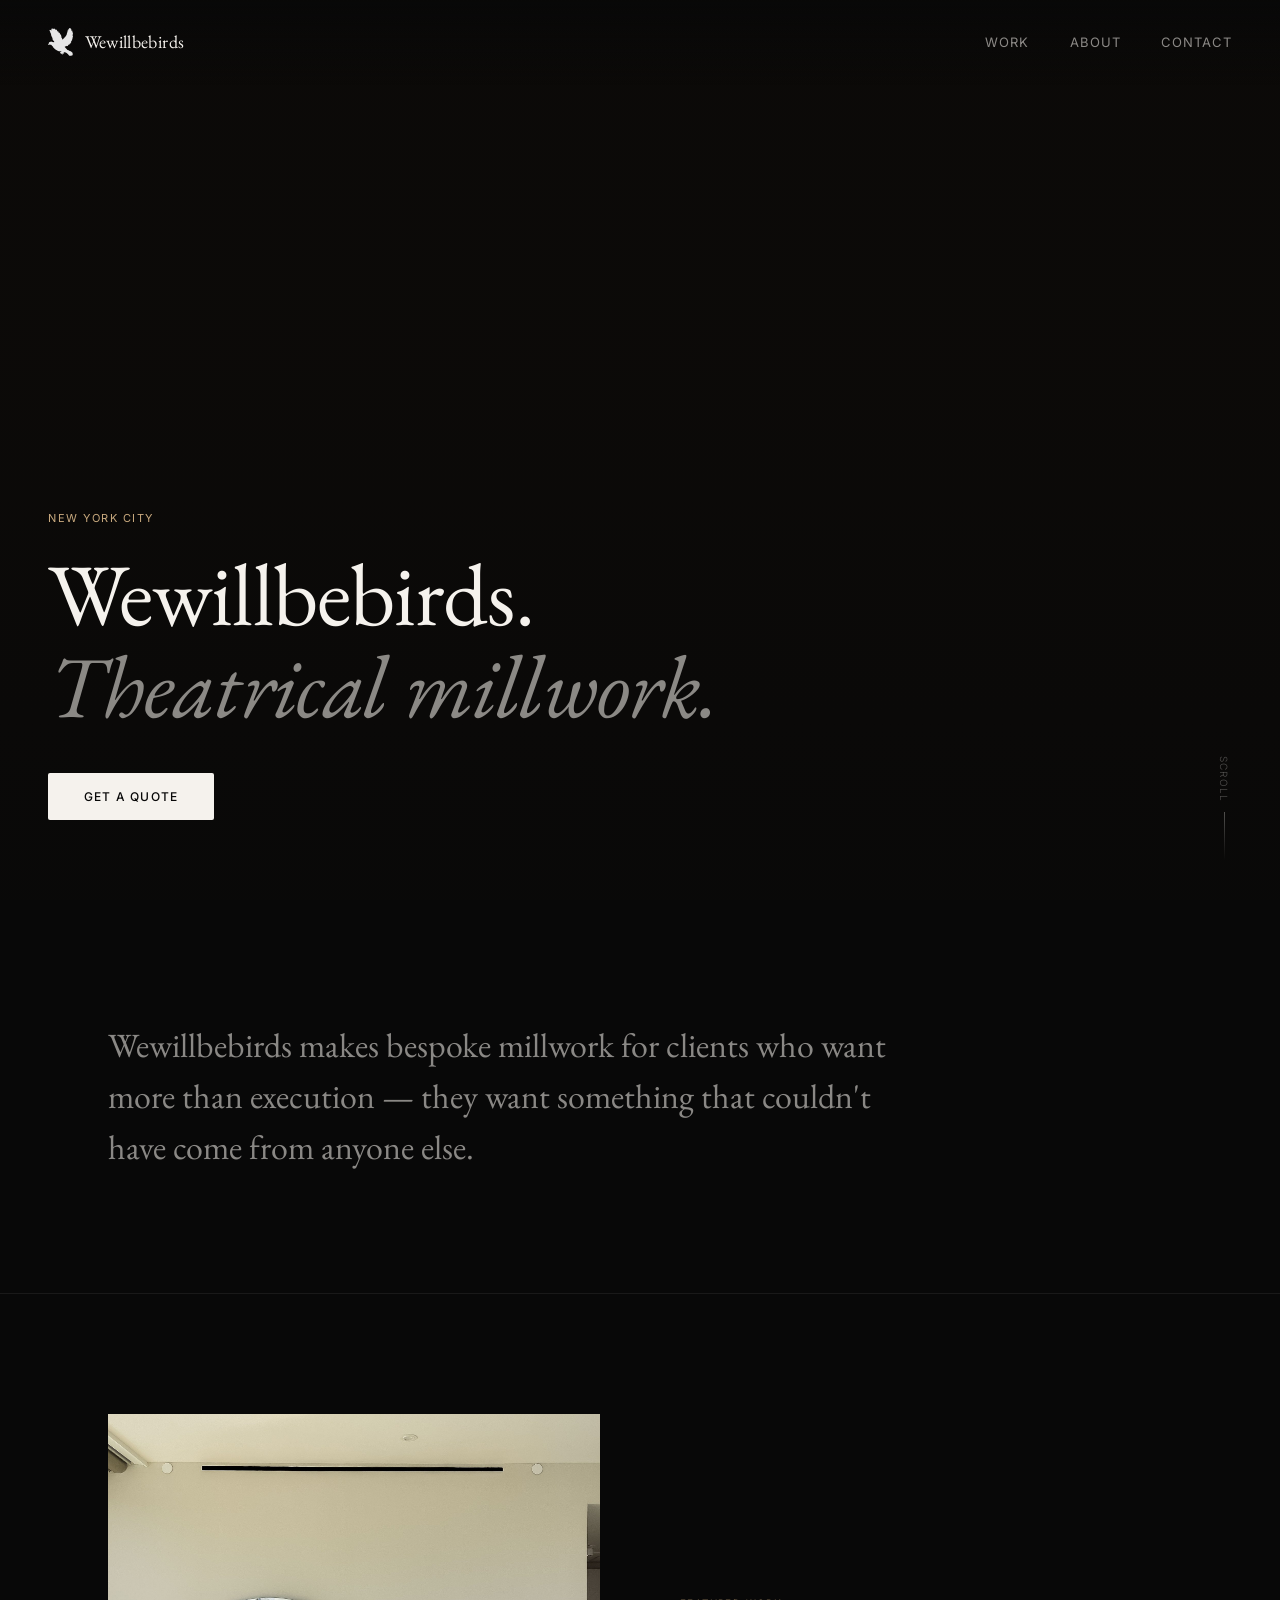
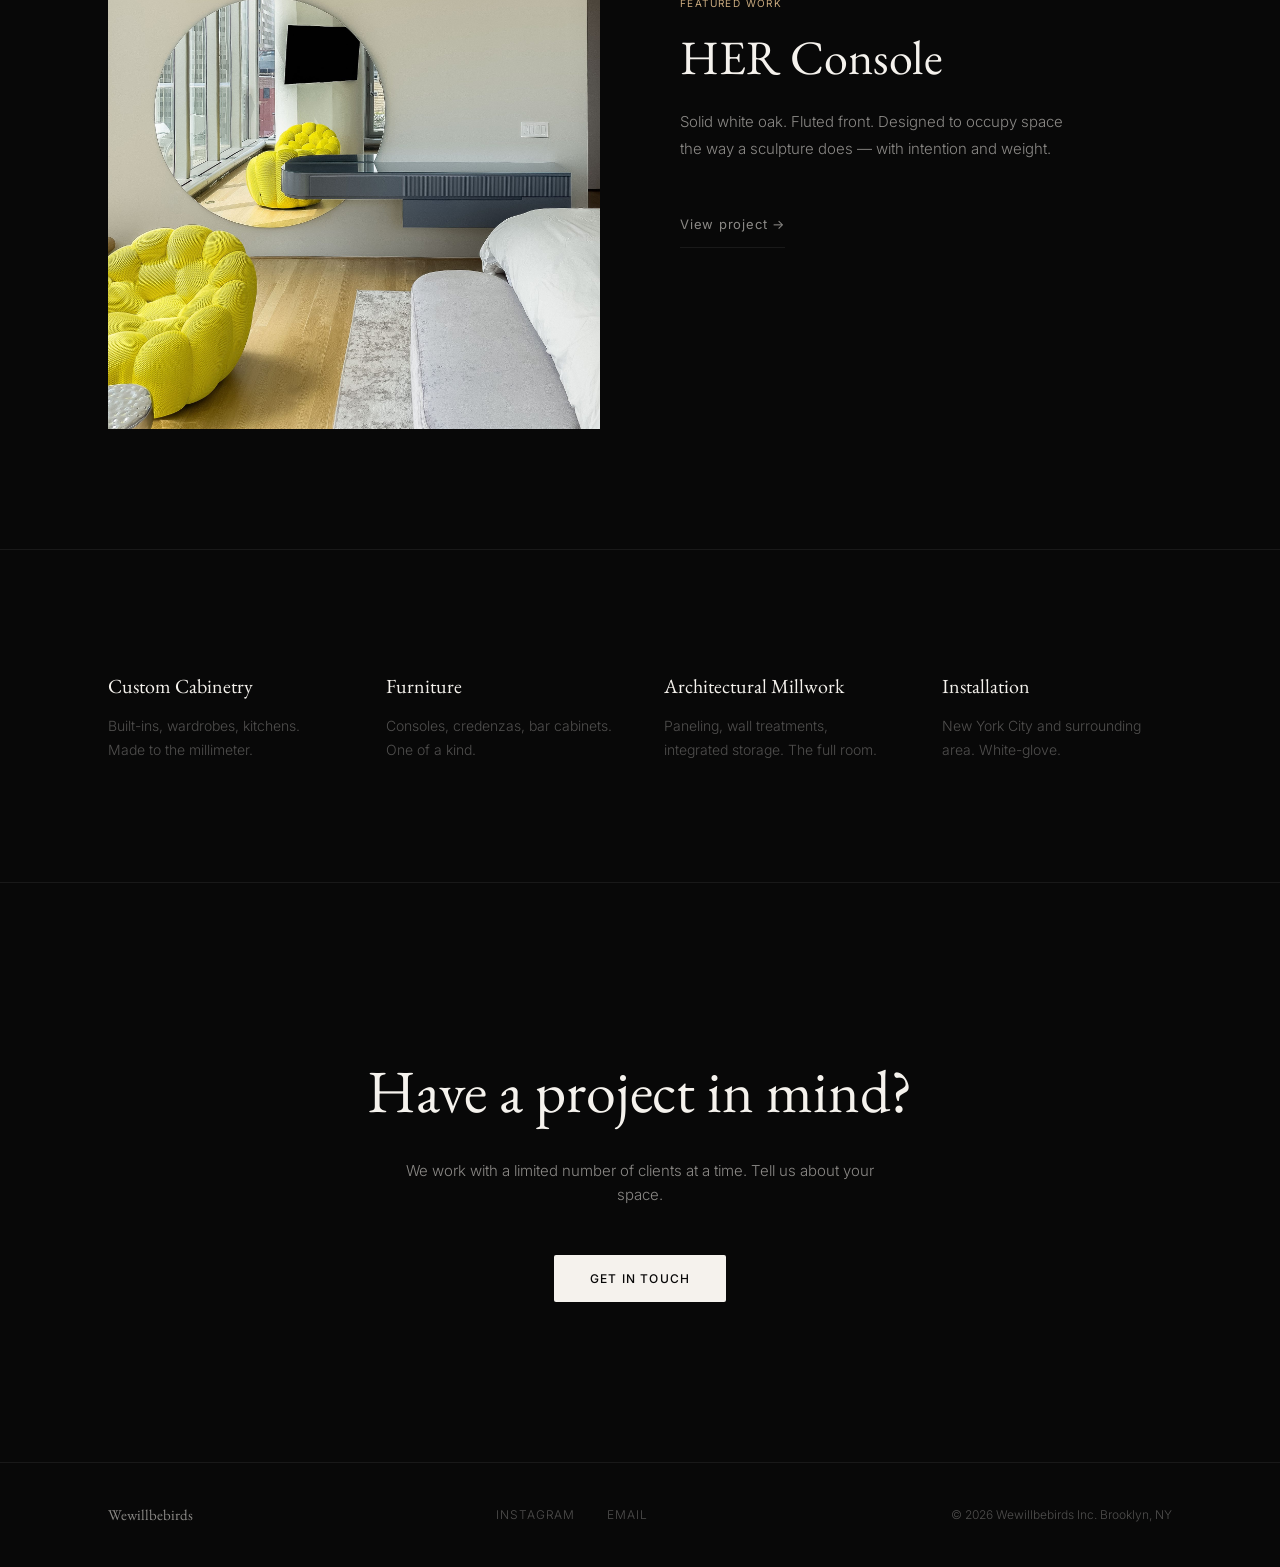
==== index.html @ 2cb685af "Rename 'Start a project' to 'Get a quote'" ====
<!DOCTYPE html>
<html lang="en">
<head>
  <meta charset="UTF-8" />
  <meta name="viewport" content="width=device-width, initial-scale=1.0" />
  <title>Wewillbebirds — Theatrical Millwork, New York City</title>
  <meta name="description" content="Theatrical millwork for New York City. Bespoke pieces built around a vision, not just a spec." />
  <link rel="preconnect" href="https://fonts.googleapis.com" />
  <link rel="preconnect" href="https://fonts.gstatic.com" crossorigin />
  <link href="https://fonts.googleapis.com/css2?family=EB+Garamond:ital,wght@0,400;0,500;1,400&family=Inter:wght@300;400;500&display=swap" rel="stylesheet" />
  <link rel="stylesheet" href="style.css" />
</head>
<body>

  <!-- NAV -->
  <nav class="nav">
    <a href="index.html" class="nav-logo"><img src="assets/logo.png" alt="Wewillbebirds" />Wewillbebirds</a>
    <div class="nav-links">
      <a href="work.html">Work</a>
      <a href="about.html">About</a>
      <a href="contact.html">Contact</a>
    </div>
  </nav>

  <!-- HERO -->
  <section class="hero">
    <div class="hero-bg">
      <video autoplay muted loop playsinline class="hero-video">
        <source src="assets/her-console-reel.mp4" type="video/mp4" />
      </video>
      <div class="hero-overlay"></div>
    </div>
    <div class="hero-content">
      <p class="hero-label">New York City</p>
      <h1 class="hero-headline">Wewillbebirds.<br /><em>Theatrical millwork.</em></h1>
      <a href="contact.html" class="btn-primary">Get a quote</a>
    </div>
    <div class="hero-scroll">
      <span>Scroll</span>
      <div class="scroll-line"></div>
    </div>
  </section>

  <!-- STATEMENT -->
  <section class="statement">
    <div class="container">
      <p class="statement-text">
        Wewillbebirds makes bespoke millwork for clients who want more than execution — 
        they want something that couldn't have come from anyone else.
      </p>
    </div>
  </section>

  <!-- FEATURED PROJECT -->
  <section class="featured">
    <div class="featured-inner">
      <div class="featured-image-wrap">
        <a href="project-her.html" class="featured-image">
          <img src="assets/her/install/her-06.jpg" alt="HER Console" style="width:100%;height:100%;object-fit:cover;display:block;" />
        </a>
      </div>
      <div class="featured-info">
        <p class="featured-label">Featured Work</p>
        <h2 class="featured-title">HER Console</h2>
        <p class="featured-desc">
          Solid white oak. Fluted front. Designed to occupy space the way a sculpture does — 
          with intention and weight.
        </p>
        <a href="project-her.html" class="btn-ghost">View project →</a>
      </div>
    </div>
  </section>

  <!-- WHAT WE DO -->
  <section class="services">
    <div class="container">
      <div class="services-grid">
        <div class="service-item">
          <h3>Custom Cabinetry</h3>
          <p>Built-ins, wardrobes, kitchens. Made to the millimeter.</p>
        </div>
        <div class="service-item">
          <h3>Furniture</h3>
          <p>Consoles, credenzas, bar cabinets. One of a kind.</p>
        </div>
        <div class="service-item">
          <h3>Architectural Millwork</h3>
          <p>Paneling, wall treatments, integrated storage. The full room.</p>
        </div>
        <div class="service-item">
          <h3>Installation</h3>
          <p>New York City and surrounding area. White-glove.</p>
        </div>
      </div>
    </div>
  </section>

  <!-- CTA -->
  <section class="cta">
    <div class="container">
      <h2 class="cta-headline">Have a project in mind?</h2>
      <p class="cta-sub">We work with a limited number of clients at a time. Tell us about your space.</p>
      <a href="contact.html" class="btn-primary">Get in touch</a>
    </div>
  </section>

  <!-- FOOTER -->
  <footer class="footer">
    <div class="container footer-inner">
      <span class="footer-logo">Wewillbebirds</span>
      <div class="footer-links">
        <a href="https://instagram.com/wewillbebirds" target="_blank">Instagram</a>
        <a href="mailto:nikolay@wewillbebirds.com">Email</a>
      </div>
      <span class="footer-copy">© 2026 Wewillbebirds Inc. Brooklyn, NY</span>
    </div>
  </footer>

  <script src="https://identity.netlify.com/v1/netlify-identity-widget.js"></script>
  <script>
    if (window.netlifyIdentity) {
      window.netlifyIdentity.on("init", user => {
        if (!user) {
          window.netlifyIdentity.on("login", () => {
            document.location.href = "/admin/";
          });
        }
      });
    }
  </script>
</body>
</html>
---- style.css ----
/* ==============================
   WEWILLBEBIRDS — BRAND STYLESHEET
   ============================== */

:root {
  --black: #080808;
  --surface: #0f0f0f;
  --card: #141414;
  --border: rgba(255,255,255,0.07);
  --white: #f5f2ed;
  --white-dim: rgba(245,242,237,0.55);
  --white-muted: rgba(245,242,237,0.3);
  --accent: #c8a97e;   /* warm gold — oak undertone */
  --font-serif: 'EB Garamond', Georgia, serif;
  --font-sans: 'Inter', -apple-system, sans-serif;
}

*, *::before, *::after { box-sizing: border-box; margin: 0; padding: 0; }

html { scroll-behavior: smooth; }

body {
  background: var(--black);
  color: var(--white);
  font-family: var(--font-sans);
  font-weight: 300;
  line-height: 1.6;
  -webkit-font-smoothing: antialiased;
}

a { color: inherit; text-decoration: none; }

img, video { display: block; max-width: 100%; }

.container {
  max-width: 1160px;
  margin: 0 auto;
  padding: 0 48px;
}

/* ── NAVIGATION ── */
.nav {
  position: fixed;
  top: 0; left: 0; right: 0;
  z-index: 100;
  display: flex;
  align-items: center;
  justify-content: space-between;
  padding: 28px 48px;
  background: linear-gradient(to bottom, rgba(8,8,8,0.9) 0%, transparent 100%);
}

.nav-logo {
  display: flex;
  align-items: center;
  gap: 12px;
  font-family: var(--font-serif);
  font-size: 18px;
  letter-spacing: 0.02em;
  color: var(--white);
}

.nav-logo img {
  height: 28px;
  width: auto;
  filter: brightness(0) invert(1);
  opacity: 0.9;
}

.nav-links {
  display: flex;
  gap: 40px;
}

.nav-links a {
  font-size: 13px;
  font-weight: 400;
  letter-spacing: 0.08em;
  text-transform: uppercase;
  color: var(--white-dim);
  transition: color 0.2s;
}

.nav-links a:hover { color: var(--white); }

/* ── HERO ── */
.hero {
  position: relative;
  height: 100vh;
  min-height: 600px;
  display: flex;
  align-items: flex-end;
  overflow: hidden;
}

.hero-bg {
  position: absolute;
  inset: 0;
  background: #0c0a08;
}

.hero-video {
  width: 100%;
  height: 100%;
  object-fit: cover;
  opacity: 0.6;
}

.hero-overlay {
  position: absolute;
  inset: 0;
  background: linear-gradient(
    to bottom,
    rgba(8,8,8,0.2) 0%,
    rgba(8,8,8,0.1) 40%,
    rgba(8,8,8,0.7) 100%
  );
}

.hero-content {
  position: relative;
  z-index: 2;
  padding: 0 48px 80px;
  max-width: 800px;
}

.hero-label {
  font-size: 11px;
  font-weight: 400;
  letter-spacing: 0.14em;
  text-transform: uppercase;
  color: var(--accent);
  margin-bottom: 20px;
}

.hero-headline {
  font-family: var(--font-serif);
  font-size: clamp(48px, 7vw, 88px);
  font-weight: 400;
  line-height: 1.05;
  letter-spacing: -0.01em;
  color: var(--white);
  margin-bottom: 40px;
}

.hero-headline em {
  font-style: italic;
  color: var(--white-dim);
}

.hero-scroll {
  position: absolute;
  bottom: 40px;
  right: 48px;
  z-index: 2;
  display: flex;
  flex-direction: column;
  align-items: center;
  gap: 10px;
}

.hero-scroll span {
  font-size: 10px;
  letter-spacing: 0.12em;
  text-transform: uppercase;
  color: var(--white-muted);
  writing-mode: vertical-rl;
}

.scroll-line {
  width: 1px;
  height: 48px;
  background: linear-gradient(to bottom, var(--white-muted), transparent);
}

/* ── BUTTONS ── */
.btn-primary {
  display: inline-block;
  padding: 14px 36px;
  background: var(--white);
  color: var(--black);
  font-size: 12px;
  font-weight: 500;
  letter-spacing: 0.1em;
  text-transform: uppercase;
  border-radius: 2px;
  transition: background 0.2s, color 0.2s;
}

.btn-primary:hover {
  background: var(--accent);
  color: var(--black);
}

.btn-ghost {
  display: inline-block;
  padding: 12px 0;
  font-size: 13px;
  font-weight: 400;
  letter-spacing: 0.06em;
  color: var(--white-dim);
  border-bottom: 1px solid var(--border);
  transition: color 0.2s, border-color 0.2s;
}

.btn-ghost:hover {
  color: var(--white);
  border-color: var(--white-muted);
}

/* ── STATEMENT ── */
.statement {
  padding: 120px 0;
  border-bottom: 1px solid var(--border);
}

.statement-text {
  font-family: var(--font-serif);
  font-size: clamp(22px, 3vw, 34px);
  font-weight: 400;
  line-height: 1.5;
  color: var(--white-dim);
  max-width: 820px;
}

/* ── FEATURED ── */
.featured {
  padding: 120px 0;
  border-bottom: 1px solid var(--border);
}

.featured-inner {
  display: grid;
  grid-template-columns: 1fr 1fr;
  gap: 80px;
  align-items: center;
  max-width: 1160px;
  margin: 0 auto;
  padding: 0 48px;
}

.featured-image-wrap {
  aspect-ratio: 4/5;
  overflow: hidden;
  background: var(--card);
}

.featured-image {
  width: 100%;
  height: 100%;
  object-fit: cover;
}

.featured-image--placeholder {
  display: flex;
  align-items: center;
  justify-content: center;
  font-family: var(--font-serif);
  font-size: 18px;
  color: var(--white-muted);
  background: var(--card);
  border: 1px solid var(--border);
  letter-spacing: 0.06em;
}

.featured-label {
  font-size: 10px;
  font-weight: 400;
  letter-spacing: 0.14em;
  text-transform: uppercase;
  color: var(--accent);
  margin-bottom: 20px;
}

.featured-title {
  font-family: var(--font-serif);
  font-size: 48px;
  font-weight: 400;
  line-height: 1.1;
  margin-bottom: 24px;
}

.featured-desc {
  font-size: 15px;
  color: var(--white-dim);
  line-height: 1.8;
  margin-bottom: 40px;
  max-width: 400px;
}

/* ── SERVICES ── */
.services {
  padding: 120px 0;
  border-bottom: 1px solid var(--border);
}

.services-grid {
  display: grid;
  grid-template-columns: repeat(4, 1fr);
  gap: 48px;
}

.service-item h3 {
  font-family: var(--font-serif);
  font-size: 20px;
  font-weight: 400;
  margin-bottom: 12px;
  color: var(--white);
}

.service-item p {
  font-size: 14px;
  color: var(--white-muted);
  line-height: 1.7;
}

/* ── CTA ── */
.cta {
  padding: 160px 0;
  text-align: center;
}

.cta-headline {
  font-family: var(--font-serif);
  font-size: clamp(36px, 5vw, 60px);
  font-weight: 400;
  margin-bottom: 20px;
}

.cta-sub {
  font-size: 15px;
  color: var(--white-dim);
  margin-bottom: 48px;
  max-width: 480px;
  margin-left: auto;
  margin-right: auto;
}

/* ── FOOTER ── */
.footer {
  border-top: 1px solid var(--border);
  padding: 40px 0;
}

.footer-inner {
  display: flex;
  align-items: center;
  justify-content: space-between;
}

.footer-logo {
  font-family: var(--font-serif);
  font-size: 15px;
  color: var(--white-dim);
}

.footer-links {
  display: flex;
  gap: 32px;
}

.footer-links a {
  font-size: 12px;
  letter-spacing: 0.08em;
  text-transform: uppercase;
  color: var(--white-muted);
  transition: color 0.2s;
}

.footer-links a:hover { color: var(--white); }

.footer-copy {
  font-size: 12px;
  color: var(--white-muted);
}

/* ── RESPONSIVE ── */
@media (max-width: 900px) {
  .container { padding: 0 24px; }
  .nav { padding: 24px; }
  .hero-content { padding: 0 24px 60px; }
  .featured-inner { grid-template-columns: 1fr; gap: 40px; padding: 0 24px; }
  .services-grid { grid-template-columns: 1fr 1fr; gap: 32px; }
  .footer-inner { flex-direction: column; gap: 20px; text-align: center; }
}

@media (max-width: 600px) {
  .nav-links { display: none; }
  .services-grid { grid-template-columns: 1fr; }
  .hero-headline { font-size: 40px; }
}
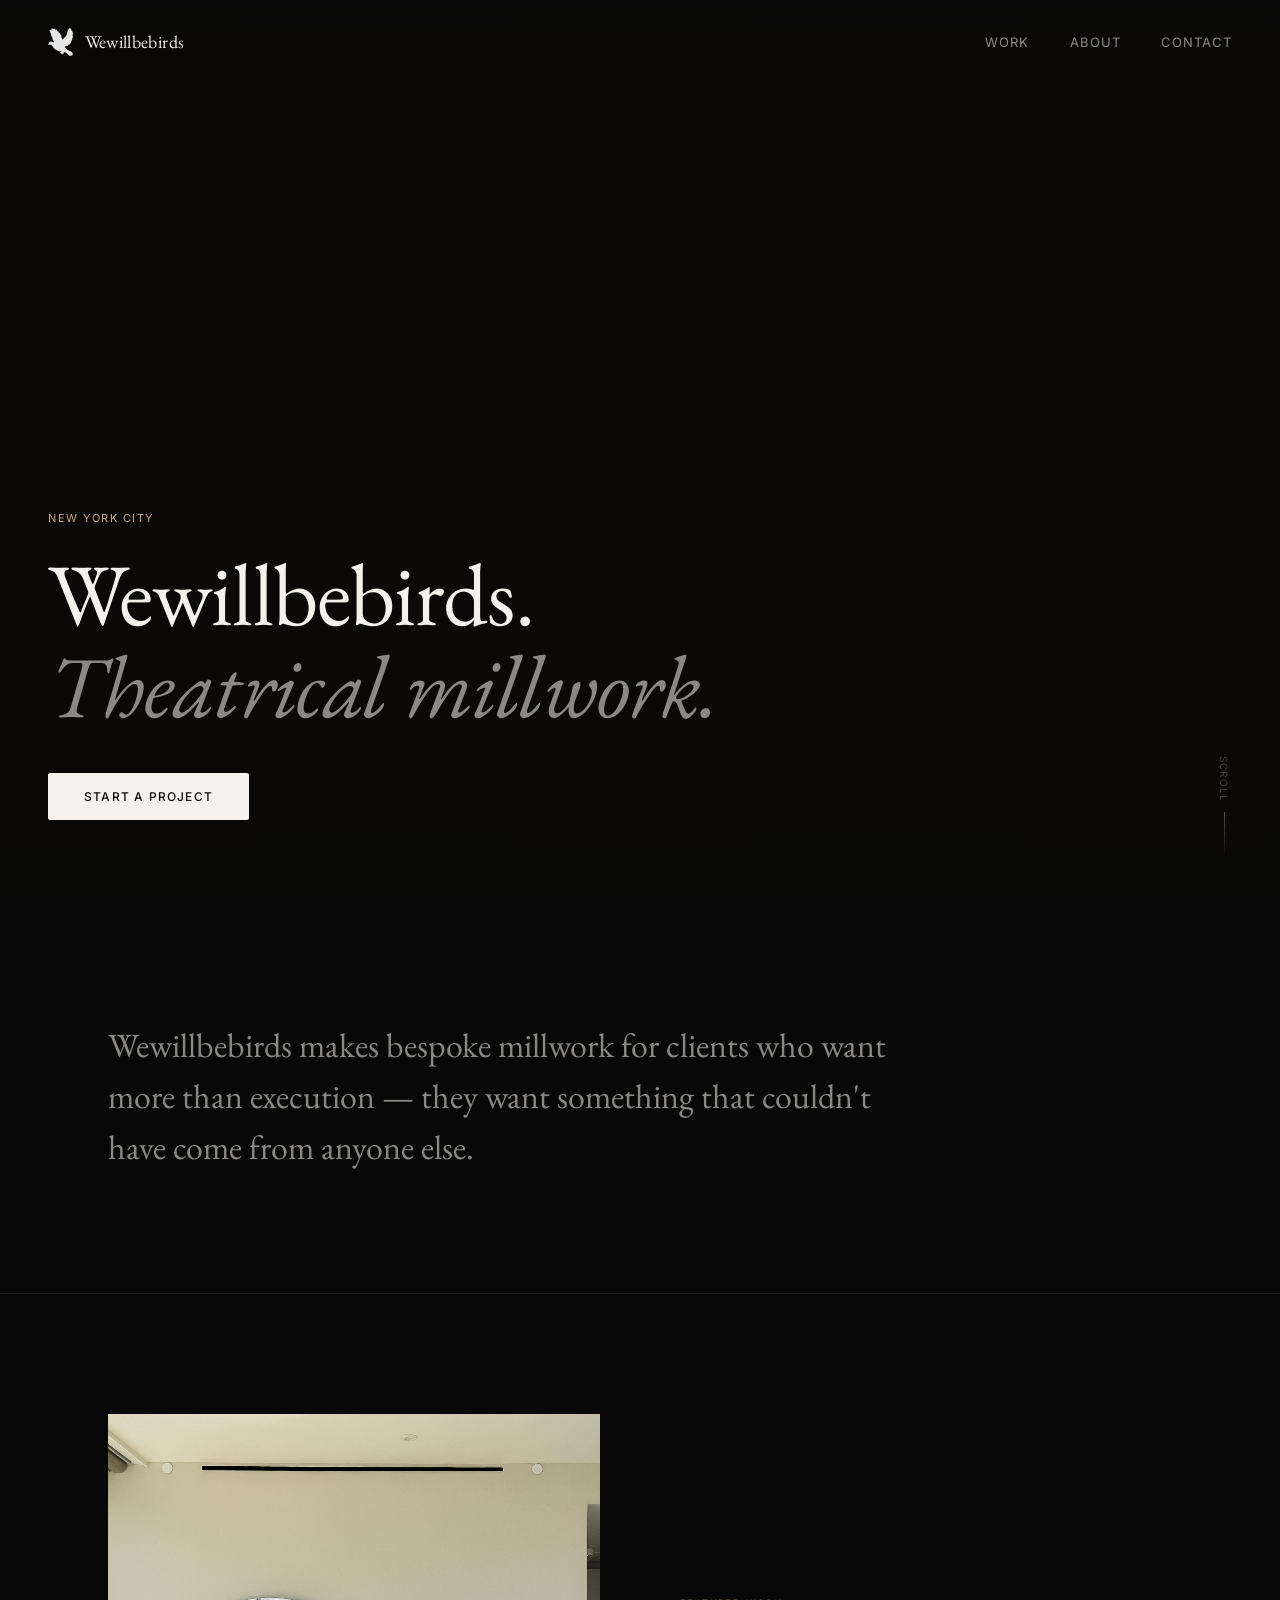
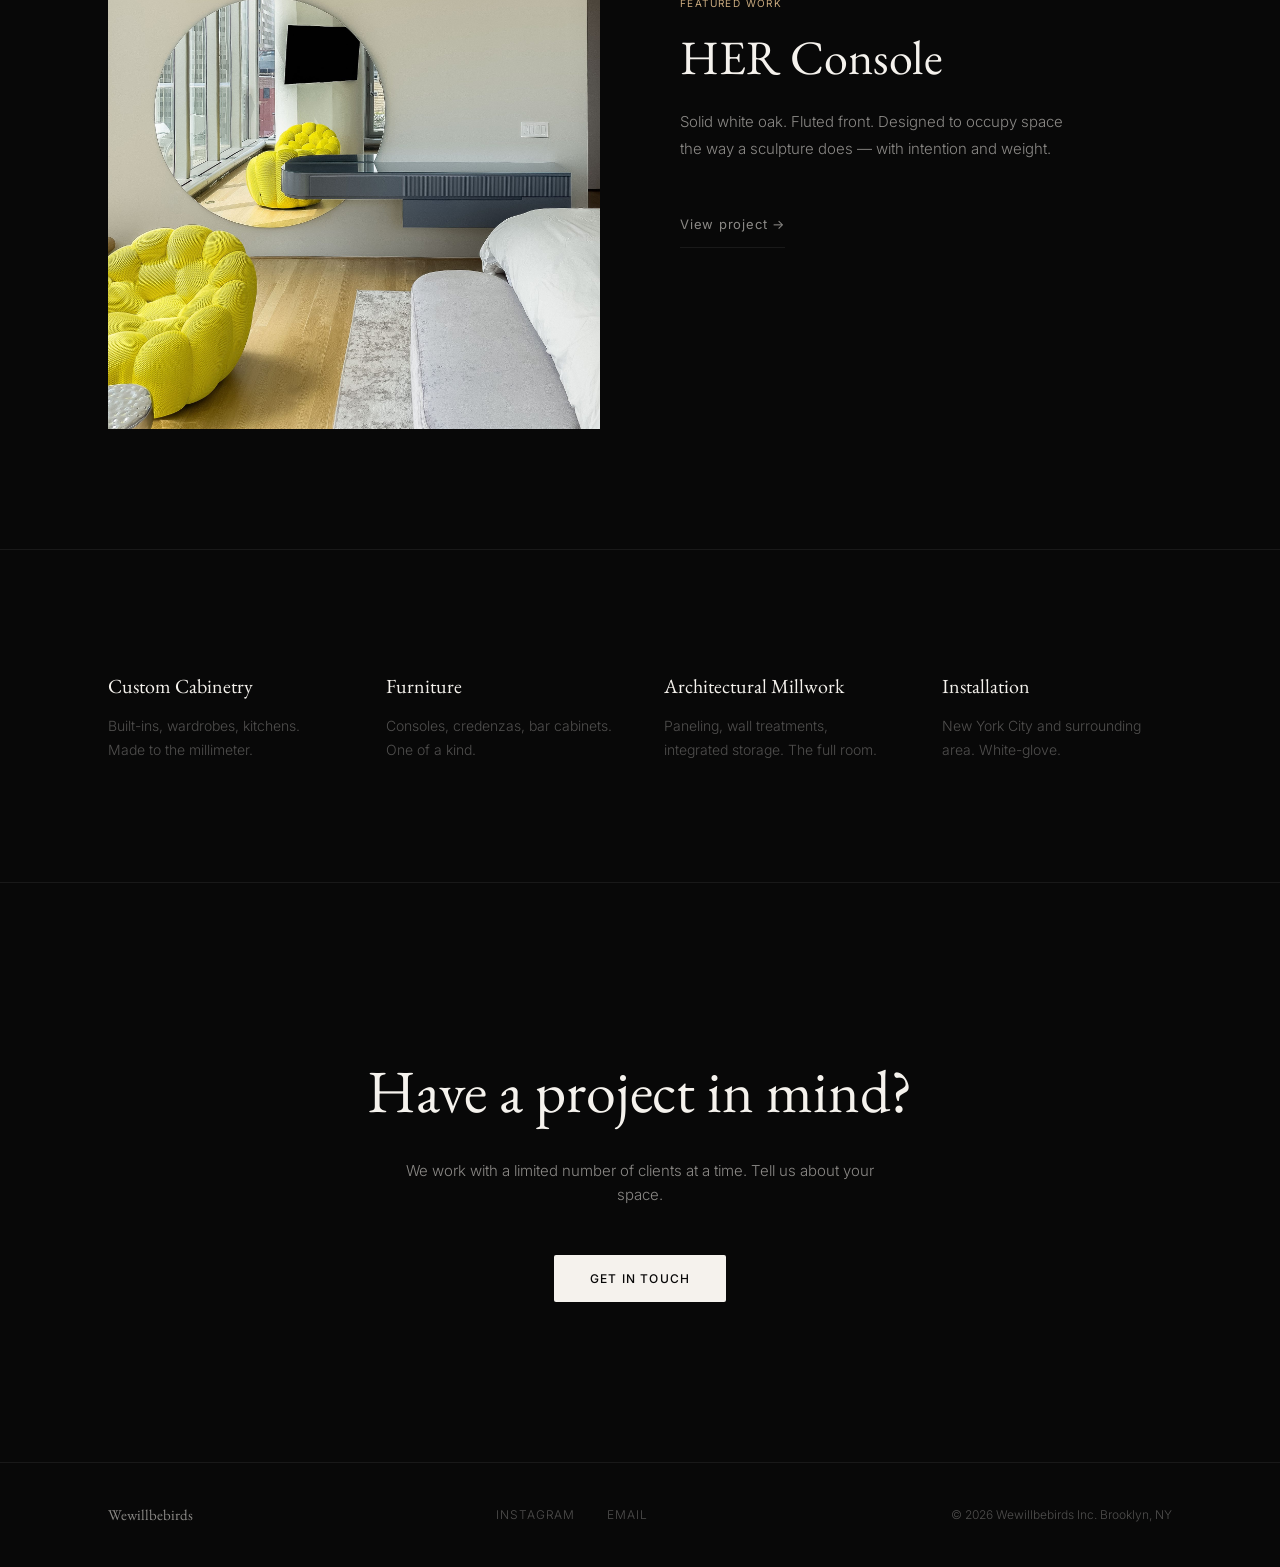
==== commit 9f0a734e: "Revert to 'Start a project'" ====
--- a/index.html
+++ b/index.html
@@ -33,7 +33,7 @@
     <div class="hero-content">
       <p class="hero-label">New York City</p>
       <h1 class="hero-headline">Wewillbebirds.<br /><em>Theatrical millwork.</em></h1>
-      <a href="contact.html" class="btn-primary">Get a quote</a>
+      <a href="contact.html" class="btn-primary">Start a project</a>
     </div>
     <div class="hero-scroll">
       <span>Scroll</span>
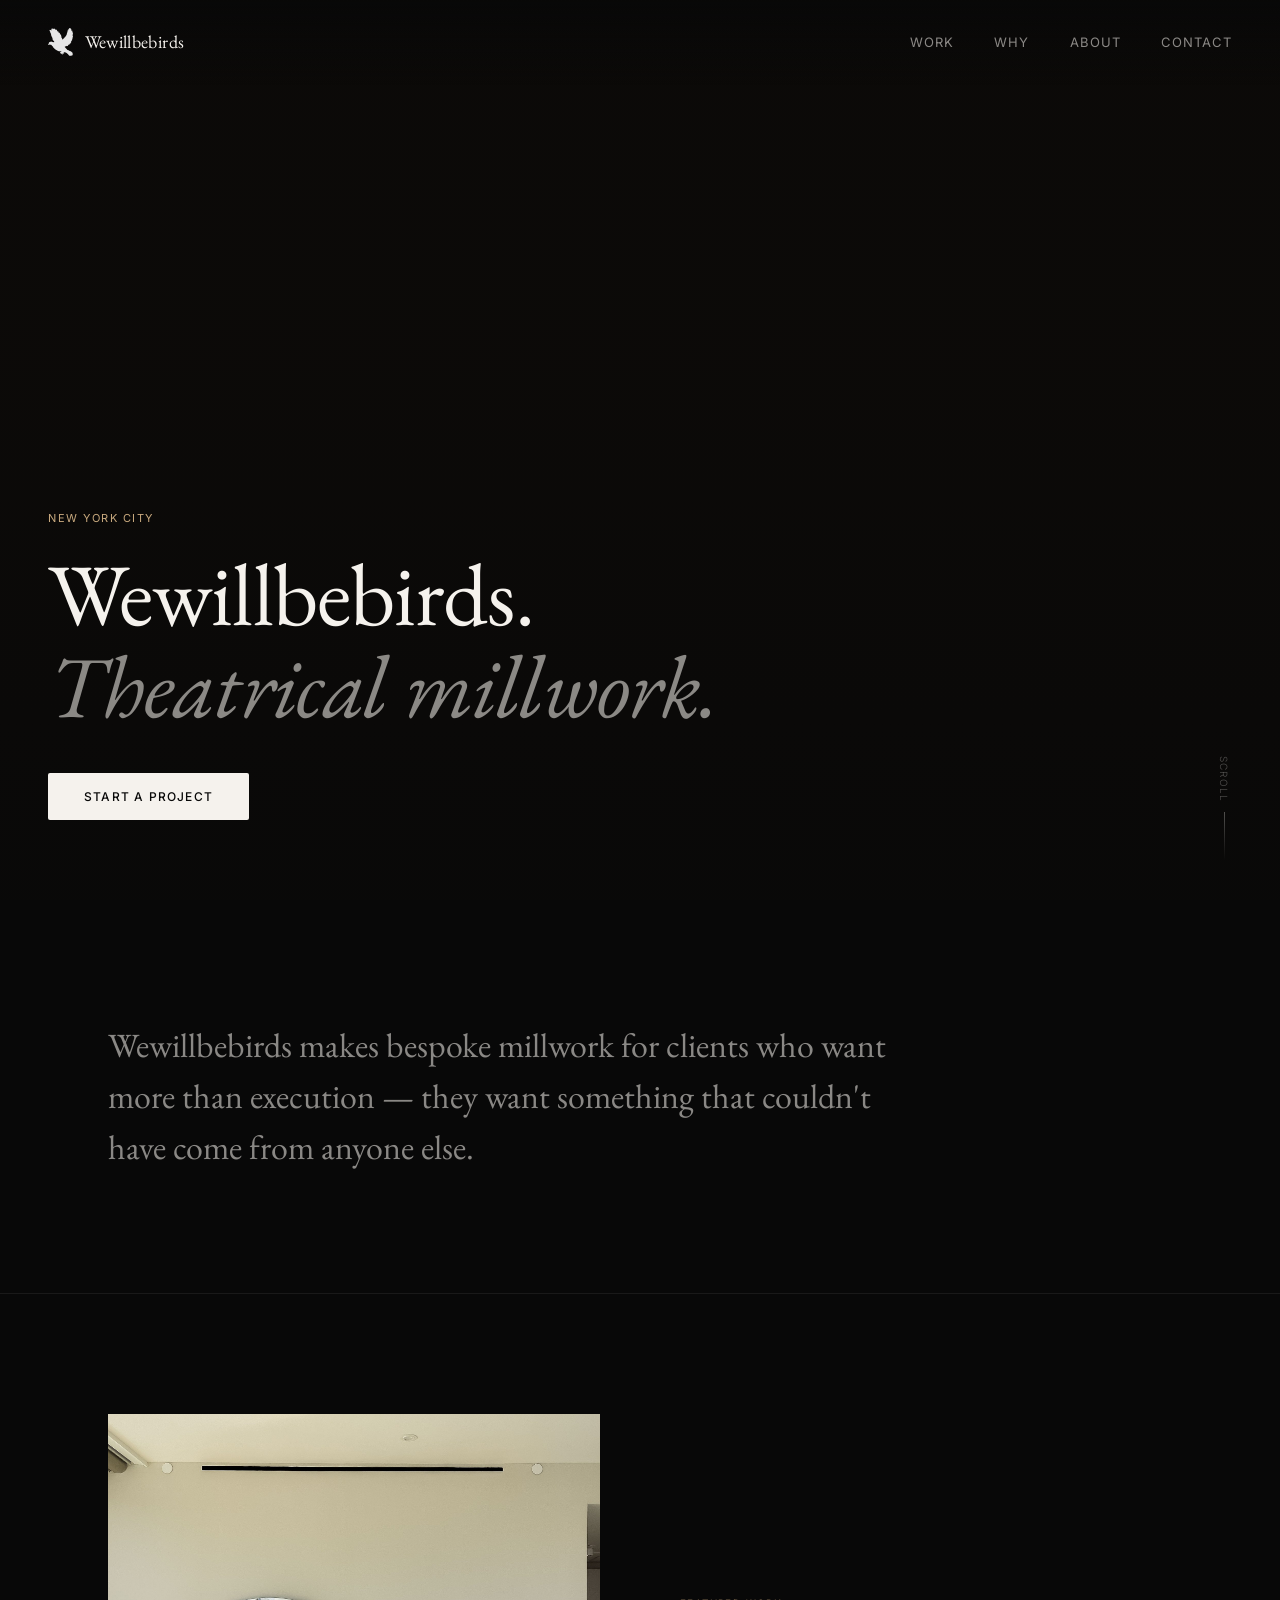
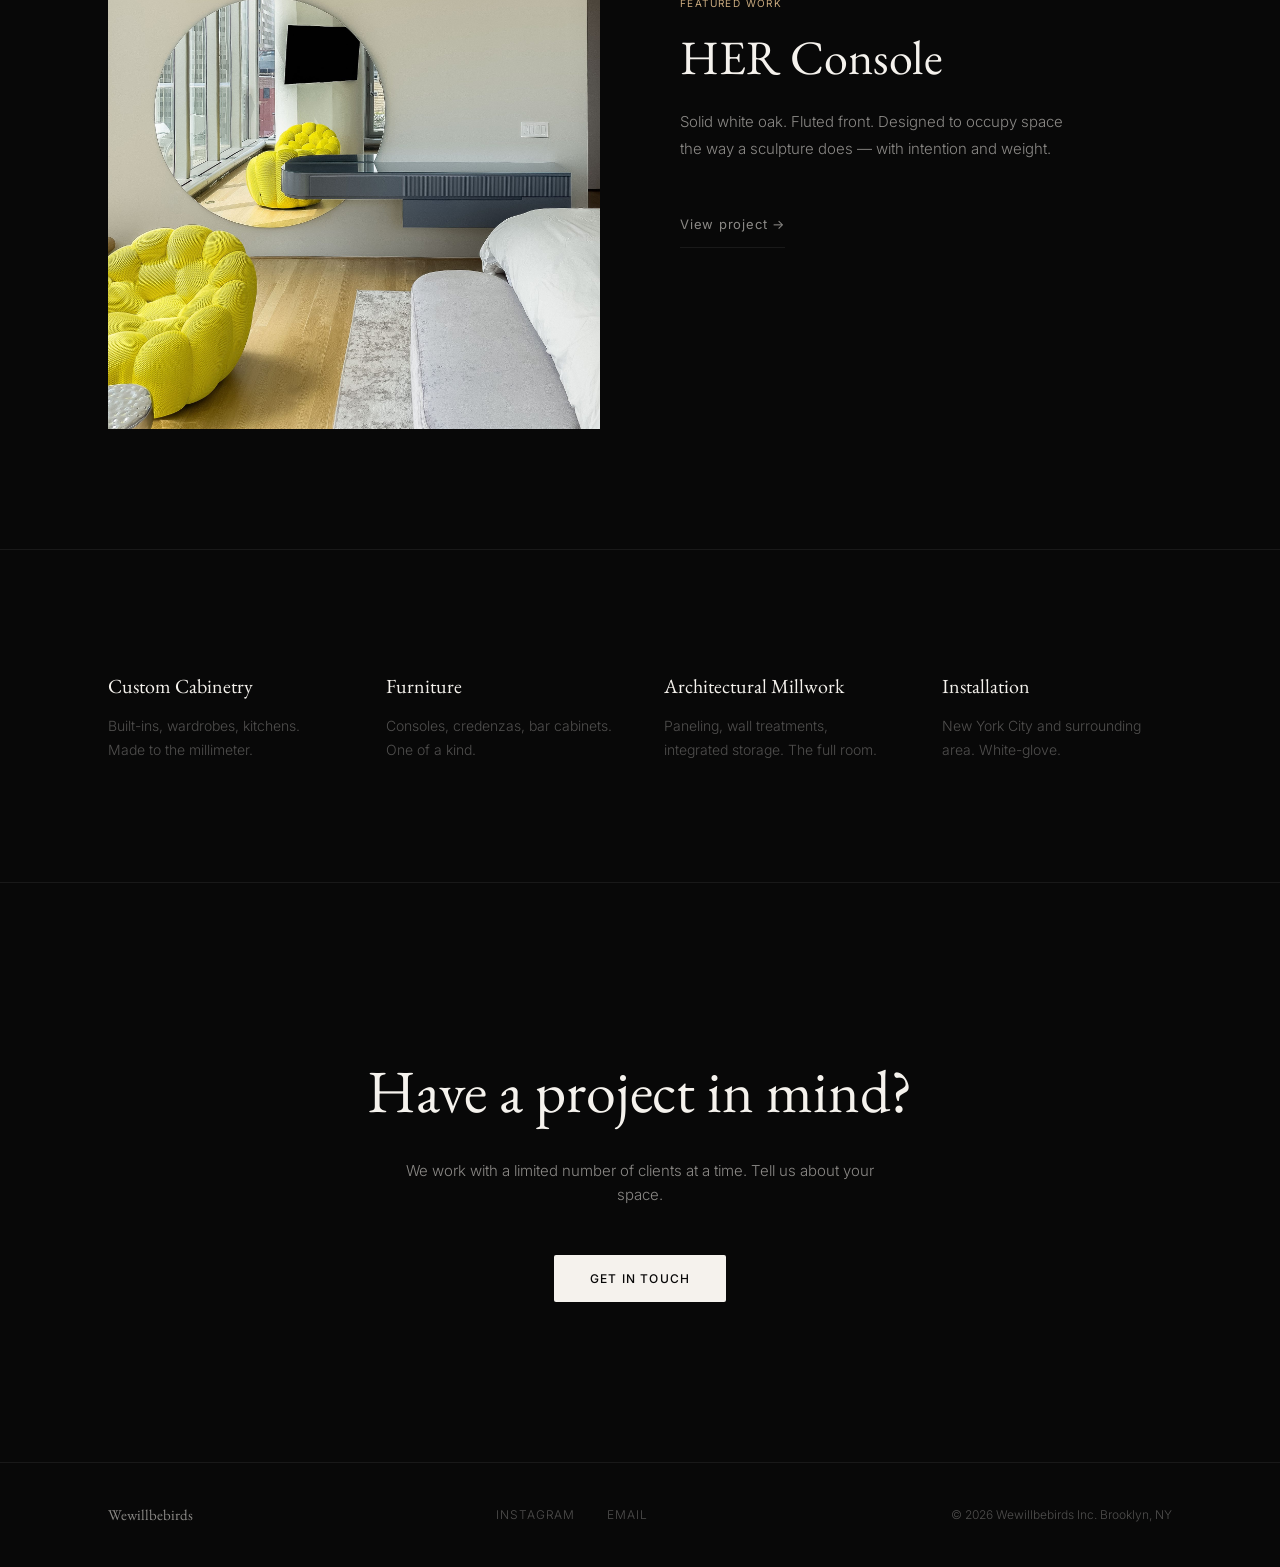
==== commit 62738380: "Add philosophy page: We Will Be Birds" ====
--- a/index.html
+++ b/index.html
@@ -17,6 +17,7 @@
     <a href="index.html" class="nav-logo"><img src="assets/logo.png" alt="Wewillbebirds" />Wewillbebirds</a>
     <div class="nav-links">
       <a href="work.html">Work</a>
+      <a href="why.html">Why</a>
       <a href="about.html">About</a>
       <a href="contact.html">Contact</a>
     </div>
@@ -32,7 +33,7 @@
     </div>
     <div class="hero-content">
       <p class="hero-label">New York City</p>
-      <h1 class="hero-headline">Wewillbebirds.<br /><em>Theatrical millwork.</em></h1>
+      <h1 class="hero-headline"><span id="txt-hero-headline">Wewillbebirds.</span><br /><em id="txt-hero-subline">Theatrical millwork.</em></h1>
       <a href="contact.html" class="btn-primary">Start a project</a>
     </div>
     <div class="hero-scroll">
@@ -44,7 +45,7 @@
   <!-- STATEMENT -->
   <section class="statement">
     <div class="container">
-      <p class="statement-text">
+      <p class="statement-text" id="txt-statement">
         Wewillbebirds makes bespoke millwork for clients who want more than execution — 
         they want something that couldn't have come from anyone else.
       </p>
@@ -56,13 +57,13 @@
     <div class="featured-inner">
       <div class="featured-image-wrap">
         <a href="project-her.html" class="featured-image">
-          <img src="assets/her/install/her-06.jpg" alt="HER Console" style="width:100%;height:100%;object-fit:cover;display:block;" />
+          <img id="img-featured" src="assets/her/install/her-06.jpg" alt="HER Console" style="width:100%;height:100%;object-fit:cover;display:block;" />
         </a>
       </div>
       <div class="featured-info">
-        <p class="featured-label">Featured Work</p>
-        <h2 class="featured-title">HER Console</h2>
-        <p class="featured-desc">
+        <p class="featured-label" id="txt-featured-label">Featured Work</p>
+        <h2 class="featured-title" id="txt-featured-title">HER Console</h2>
+        <p class="featured-desc" id="txt-featured-desc">
           Solid white oak. Fluted front. Designed to occupy space the way a sculpture does — 
           with intention and weight.
         </p>
@@ -76,20 +77,20 @@
     <div class="container">
       <div class="services-grid">
         <div class="service-item">
-          <h3>Custom Cabinetry</h3>
-          <p>Built-ins, wardrobes, kitchens. Made to the millimeter.</p>
+          <h3 id="txt-service-1-name">Custom Cabinetry</h3>
+          <p id="txt-service-1-desc">Built-ins, wardrobes, kitchens. Made to the millimeter.</p>
         </div>
         <div class="service-item">
-          <h3>Furniture</h3>
-          <p>Consoles, credenzas, bar cabinets. One of a kind.</p>
+          <h3 id="txt-service-2-name">Furniture</h3>
+          <p id="txt-service-2-desc">Consoles, credenzas, bar cabinets. One of a kind.</p>
         </div>
         <div class="service-item">
-          <h3>Architectural Millwork</h3>
-          <p>Paneling, wall treatments, integrated storage. The full room.</p>
+          <h3 id="txt-service-3-name">Architectural Millwork</h3>
+          <p id="txt-service-3-desc">Paneling, wall treatments, integrated storage. The full room.</p>
         </div>
         <div class="service-item">
-          <h3>Installation</h3>
-          <p>New York City and surrounding area. White-glove.</p>
+          <h3 id="txt-service-4-name">Installation</h3>
+          <p id="txt-service-4-desc">New York City and surrounding area. White-glove.</p>
         </div>
       </div>
     </div>
@@ -98,8 +99,8 @@
   <!-- CTA -->
   <section class="cta">
     <div class="container">
-      <h2 class="cta-headline">Have a project in mind?</h2>
-      <p class="cta-sub">We work with a limited number of clients at a time. Tell us about your space.</p>
+      <h2 class="cta-headline" id="txt-cta-headline">Have a project in mind?</h2>
+      <p class="cta-sub" id="txt-cta-sub">We work with a limited number of clients at a time. Tell us about your space.</p>
       <a href="contact.html" class="btn-primary">Get in touch</a>
     </div>
   </section>
@@ -112,9 +113,43 @@
         <a href="https://instagram.com/wewillbebirds" target="_blank">Instagram</a>
         <a href="mailto:nikolay@wewillbebirds.com">Email</a>
       </div>
-      <span class="footer-copy">© 2026 Wewillbebirds Inc. Brooklyn, NY</span>
+      <span class="footer-copy" id="txt-footer-copy">© 2026 Wewillbebirds Inc. Brooklyn, NY</span>
     </div>
   </footer>
+
+  <script>
+    Promise.all([
+      fetch('/_content/home.json').then(function(r){return r.json();}),
+      fetch('/_content/global.json').then(function(r){return r.json();})
+    ]).then(function(res){
+      var d = res[0], g = res[1];
+      // Image
+      if(d.featured_image) document.getElementById('img-featured').src = d.featured_image;
+      // Hero
+      if(d.hero_headline) document.getElementById('txt-hero-headline').textContent = d.hero_headline;
+      if(d.hero_subline)  document.getElementById('txt-hero-subline').textContent  = d.hero_subline;
+      // Statement
+      if(d.statement) document.getElementById('txt-statement').textContent = d.statement;
+      // Featured section
+      if(d.featured_label)        document.getElementById('txt-featured-label').textContent       = d.featured_label;
+      if(d.featured_project_title) document.getElementById('txt-featured-title').textContent      = d.featured_project_title;
+      if(d.featured_project_desc)  document.getElementById('txt-featured-desc').textContent       = d.featured_project_desc;
+      // Services
+      if(d.service_1_title) document.getElementById('txt-service-1-name').textContent = d.service_1_title;
+      if(d.service_1_desc)  document.getElementById('txt-service-1-desc').textContent = d.service_1_desc;
+      if(d.service_2_title) document.getElementById('txt-service-2-name').textContent = d.service_2_title;
+      if(d.service_2_desc)  document.getElementById('txt-service-2-desc').textContent = d.service_2_desc;
+      if(d.service_3_title) document.getElementById('txt-service-3-name').textContent = d.service_3_title;
+      if(d.service_3_desc)  document.getElementById('txt-service-3-desc').textContent = d.service_3_desc;
+      if(d.service_4_title) document.getElementById('txt-service-4-name').textContent = d.service_4_title;
+      if(d.service_4_desc)  document.getElementById('txt-service-4-desc').textContent = d.service_4_desc;
+      // CTA
+      if(d.cta_headline) document.getElementById('txt-cta-headline').textContent = d.cta_headline;
+      if(d.cta_sub)      document.getElementById('txt-cta-sub').textContent      = d.cta_sub;
+      // Footer (global)
+      if(g.footer_copy) document.getElementById('txt-footer-copy').textContent = g.footer_copy;
+    }).catch(function(){});
+  </script>
 
   <script src="https://identity.netlify.com/v1/netlify-identity-widget.js"></script>
   <script>
